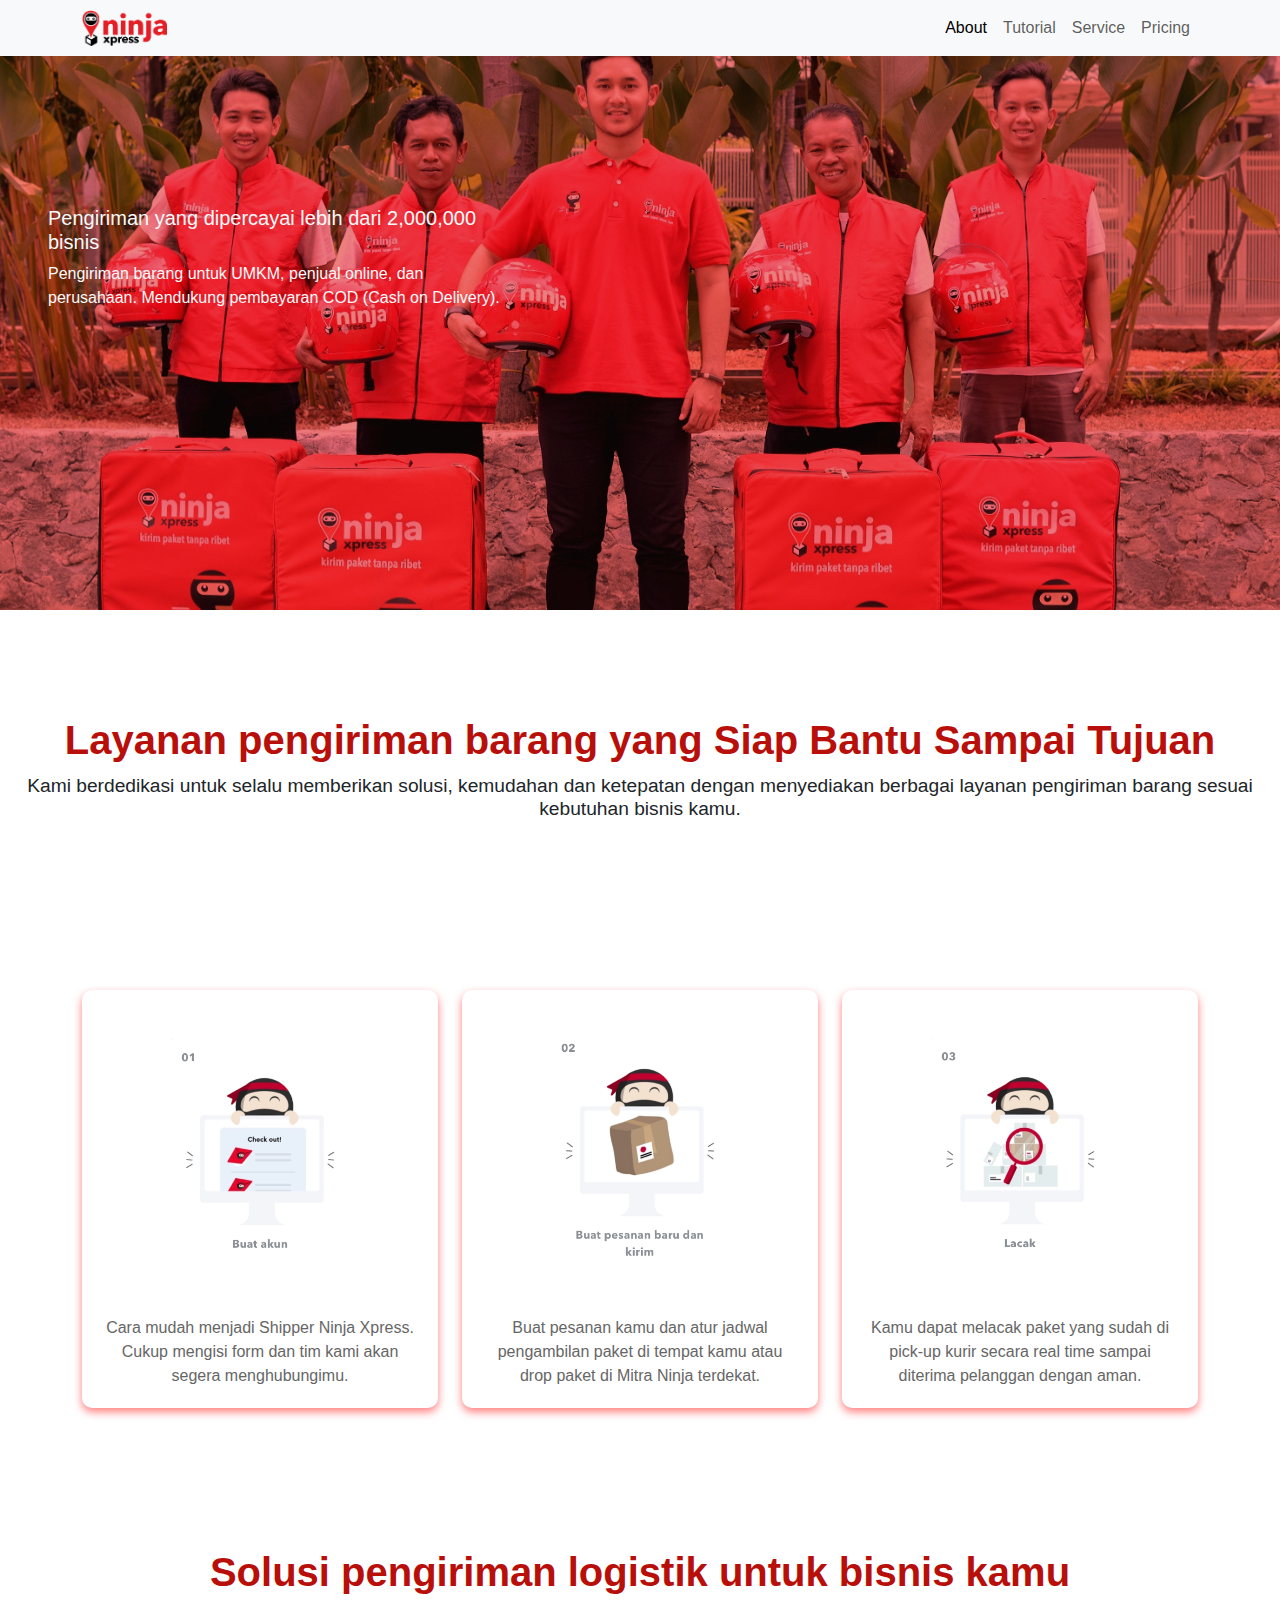
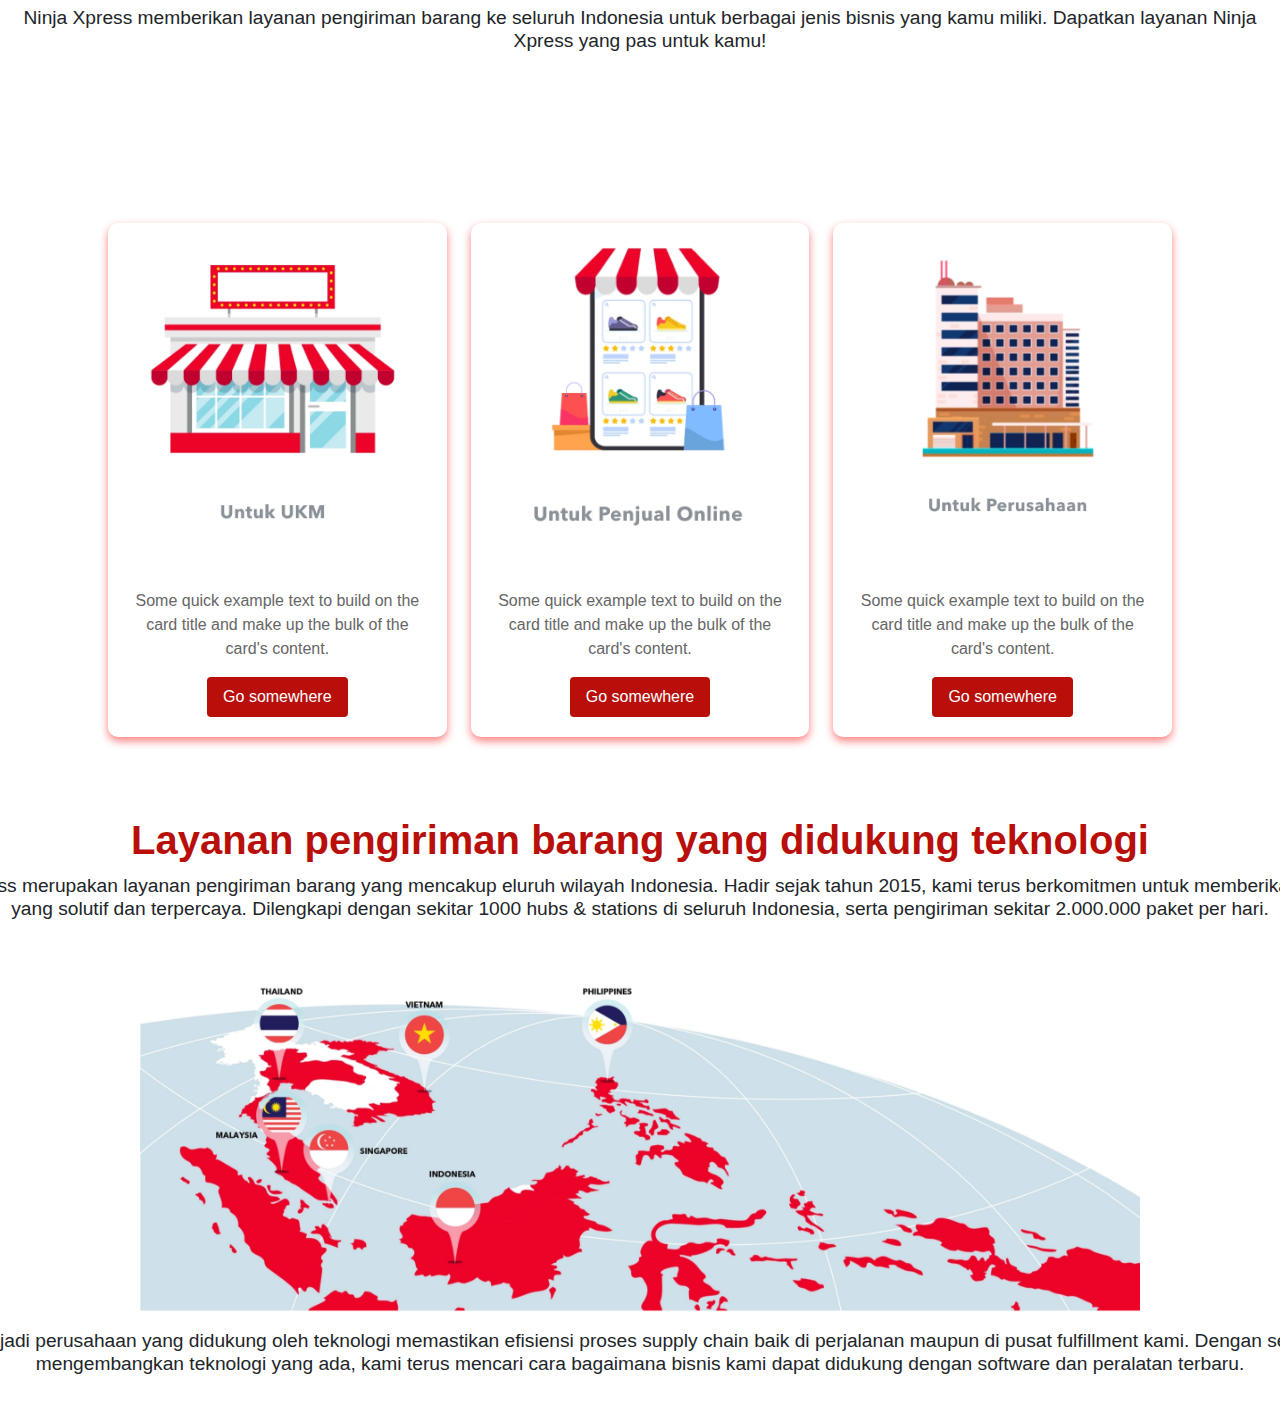
==== index.html @ 82154f44 "first commit" ====
<!DOCTYPE html>
<html lang="en">
  <head>
    <meta charset="UTF-8" />
    <meta name="viewport" content="width=device-width, initial-scale=1.0" />
    <link
      href="https://cdn.jsdelivr.net/npm/bootstrap@5.3.3/dist/css/bootstrap.min.css"
      rel="stylesheet"
      integrity="sha384-QWTKZyjpPEjISv5WaRU9OFeRpok6YctnYmDr5pNlyT2bRjXh0JMhjY6hW+ALEwIH"
      crossorigin="anonymous"
    />
    <link rel="stylesheet" href="/style/home.css" />
    <title>Ninja Express</title>
  </head>
  <body>
    <!-- Navbar -->
    <nav class="navbar navbar-expand-lg navbar-light bg-light">
      <div class="container">
        <img src="img/logo.png" alt="logo" width="85" class="navbar-logo" />
        <button
          class="navbar-toggler"
          type="button"
          data-bs-toggle="collapse"
          data-bs-target="#navbarNav"
          aria-controls="navbarNav"
          aria-expanded="false"
          aria-label="Toggle navigation"
        >
          <span class="navbar-toggler-icon"></span>
        </button>
        <div class="collapse navbar-collapse" id="navbarNav">
          <ul class="navbar-nav ms-auto">
            <li class="nav-item">
              <a class="nav-link active" aria-current="page" href="#about"
                >About</a
              >
            </li>
            <li class="nav-item">
              <a class="nav-link" href="#tutorial">Tutorial</a>
            </li>
            <li class="nav-item">
              <a class="nav-link" href="#services">Service</a>
            </li>
            <li class="nav-item">
              <a class="nav-link" href="Routes/pricing.html">Pricing</a>
            </li>
          </ul>
        </div>
      </div>
    </nav>

    <!-- Jumbroton -->
    <section id="about" class="container-fluid pe-0 ps-0">
      <div class="row container-fluid justify-content-between">
        <div class="col-10 col-lg-5 col-sm-7 d-flex align-items-center ps-5">
          <div>
            <h5 class="text-start text-light">
              Pengiriman yang dipercayai lebih dari 2,000,000 bisnis
            </h5>
            <p class="text-start text-light">
              Pengiriman barang untuk UMKM, penjual online, dan perusahaan.
              Mendukung pembayaran COD (Cash on Delivery).
            </p>
          </div>
        </div>
      </div>
      <svg
        class=""
        xmlns="http://www.w3.org/2000/svg"
        viewBox="0 0 1440 320"
      ></svg>
    </section>

    <!-- Text-tutorial -->
    <div class="container-tutorial">
      <div class="text-h1">
        <h1>Layanan pengiriman barang yang Siap Bantu Sampai Tujuan</h1>
        <div class="text-tutorial-paragraf">
          <h2>
            Kami berdedikasi untuk selalu memberikan solusi, kemudahan dan
            ketepatan dengan menyediakan berbagai layanan pengiriman barang
            sesuai kebutuhan bisnis kamu.
          </h2>
        </div>
      </div>
    </div>

    <!-- Tutorial -->
    <section id="tutorial" class="container">
      <div class="row justify-content-center">
        <div class="col-md-4">
          <div class="card">
            <div class="card-img-container">
              <img
                src="img/img-card/img-card-1.png"
                class="card-img-top"
                alt="..."
              />
            </div>
            <div class="card-body">
              <h5 class="card-title"></h5>
              <p class="card-text">
                Cara mudah menjadi Shipper Ninja Xpress. Cukup mengisi form dan
                tim kami akan segera menghubungimu.
              </p>
            </div>
          </div>
        </div>
        <div class="col-md-4">
          <div class="card">
            <div class="card-img-container">
              <img
                src="img/img-card/img-card-2.png"
                class="card-img-top"
                alt="..."
              />
            </div>
            <div class="card-body">
              <h5 class="card-title"></h5>
              <p class="card-text">
                Buat pesanan kamu dan atur jadwal pengambilan paket di tempat
                kamu atau drop paket di Mitra Ninja terdekat.
              </p>
            </div>
          </div>
        </div>
        <div class="col-md-4">
          <div class="card">
            <div class="card-img-container">
              <img
                src="img/img-card/img-card-3.png"
                class="card-img-top"
                alt="..."
              />
            </div>
            <div class="card-body">
              <h5 class="card-title"></h5>
              <p class="card-text">
                Kamu dapat melacak paket yang sudah di pick-up kurir secara real
                time sampai diterima pelanggan dengan aman.
              </p>
            </div>
          </div>
        </div>
      </div>
    </section>

    <!-- Text-services -->
    <div class="container-services">
      <div class="text-h1">
        <h1>Solusi pengiriman logistik untuk bisnis kamu</h1>
        <div class="text-services-paragraf">
          <h2>
            Ninja Xpress memberikan layanan pengiriman barang ke seluruh
            Indonesia untuk berbagai jenis bisnis yang kamu miliki. Dapatkan
            layanan Ninja Xpress yang pas untuk kamu!
          </h2>
        </div>
      </div>
    </div>

    <!-- Service -->
    <section id="services" class="container">
      <div class="row justify-content-center">
        <div class="col-md-4">
          <div class="card">
            <div class="card-img-container">
              <img
                src="img/img-services/img-services-1.png"
                class="card-img-top"
                alt="..."
              />
            </div>
            <div class="card-body">
              <h5 class="card-title"></h5>
              <p class="card-text">
                Some quick example text to build on the card title and make up
                the bulk of the card's content.
              </p>
              <a href="#" class="button-service">Go somewhere</a>
            </div>
          </div>
        </div>
        <div class="col-md-4">
          <div class="card">
            <div class="card-img-container">
              <img
                src="img/img-services/img-services-2.png"
                class="card-img-top"
                alt="..."
              />
            </div>
            <div class="card-body">
              <h5 class="card-title"></h5>
              <p class="card-text">
                Some quick example text to build on the card title and make up
                the bulk of the card's content.
              </p>
              <a href="#" class="button-service">Go somewhere</a>
            </div>
          </div>
        </div>
        <div class="col-md-4">
          <div class="card">
            <div class="card-img-container">
              <img
                src="img/img-services/img-services-3.png"
                class="card-img-top"
                alt="..."
              />
            </div>
            <div class="card-body">
              <h5 class="card-title"></h5>
              <p class="card-text">
                Some quick example text to build on the card title and make up
                the bulk of the card's content.
              </p>
              <a href="#" class="button-service">Go somewhere</a>
            </div>
          </div>
        </div>
      </div>
    </section>

    <!-- Text-footer -->
    <div class="container-footer">
      <div class="text-h1">
        <h1>Layanan pengiriman barang yang didukung teknologi</h1>
        <div class="text-footer-paragraf">
          <h2>
            Ninja Xpress merupakan layanan pengiriman barang yang mencakup
            eluruh wilayah Indonesia. Hadir sejak tahun 2015, kami terus
            berkomitmen untuk memberikan layanan yang solutif dan terpercaya.
            Dilengkapi dengan sekitar 1000 hubs & stations di seluruh Indonesia,
            serta pengiriman sekitar 2.000.000 paket per hari.
          </h2>
        </div>
        <img src="img/img-footer/img-footer-1.png" />
        <div class="text-footer-paragraf">
          <h2>
            Menjadi perusahaan yang didukung oleh teknologi memastikan efisiensi
            proses supply chain baik di perjalanan maupun di pusat fulfillment
            kami. Dengan selalu mengembangkan teknologi yang ada, kami terus
            mencari cara bagaimana bisnis kami dapat didukung dengan software
            dan peralatan terbaru.
          </h2>
        </div>
      </div>
    </div>

    <!-- Script Bootstrap -->
    <script
      src="https://cdn.jsdelivr.net/npm/bootstrap@5.3.3/dist/js/bootstrap.bundle.min.js"
      integrity="sha384-YvpcrYf0tY3lHB60NNkmXc5s9fDVZLESaAA55NDzOxhy9GkcIdslK1eN7N6jIeHz"
      crossorigin="anonymous"
    ></script>
  </body>
</html>
---- style/home.css ----
body {
  font-family: Arial, sans-serif;
  background: linear-gradient(to bottom, #ffffff 50%, #f0f0f0 70%);
  background: linear-gradient(to bottom, #ffffff 50%, #ffffff 50%);
  margin: 0;
  padding: 0;
}

#about {
  background: rgba(220, 0, 0, 0.5) url("../img/ninja.jpeg");
  background-blend-mode: darken;
  background-size: cover;
  background-position: center;
  background-repeat: no-repeat;
  padding-top: 50px;
}

.card {
  height: 100%;
  width: 100%;
  display: flex;
  flex-direction: column;
  justify-content: space-between;
}

.card-img-container {
  flex: 1;
}

.card-body {
  flex: 0 0 auto;
}

.container-tutorial {
  display: flex;
  justify-content: center;
  align-items: center;
  height: 35vh;
  text-align: center;
}

.text h1 {
  margin: 0 20px;
}

.text-h1 h1 {
  margin: 0 0 10px 0;
  font-size: 2.5em;
  color: #b80f0a;
  font-weight: bold;
}

.text-tutorial-paragraf h2 {
  margin: 0;
  font-size: 1.2em;
  padding-bottom: -20%;
}

.navbar-logo {
  width: 85px;
  height: auto;
  margin-right: auto;
  margin-left: -60px, auto;
}

#tutorial {
  width: auto;
  max-width: auto;
  margin: 0 auto;
  height: auto;
  padding-top: 50px;
  margin-bottom: 50px;
}

#tutorial .card-img-container {
  display: flex;
  justify-content: center;
  align-items: center;
  height: 200px;
  overflow: hidden;
}

#tutorial .card-img-container img {
  width: 50%;
  padding-top: 25px;
  height: auto;
  object-fit: cover;
}

#tutorial .card {
  margin: 15px 0;
  border: none;
  border-radius: 10px;
  box-shadow: 0 4px 8px rgba(255, 0, 0, 0.5);
  overflow: hidden;
}

#tutorial .card-body {
  padding: 20px;
  text-align: center;
}

#tutorial .card-title {
  font-size: 1.25rem;
  margin-bottom: 10px;
  color: #333;
}

#tutorial .card-text {
  font-size: 1rem;
  color: #666;
}

@media (max-width: 768px) {
  #tutorial .card-img-container {
    width: 76%;
    height: 150px;
    margin: 0 auto;
  }
  #tutorial .card-body {
    padding: 15px;
  }
  #tutorial .card-title {
    font-size: 1.1rem;
  }
  #tutorial .card-text {
    font-size: 0.9rem;
  }
}

.container-services {
  display: flex;
  justify-content: center;
  align-items: center;
  height: 35vh;
  text-align: center;
}

.text-services-paragraf h2 {
  margin: 0;
  font-size: 1.2em;
  padding-bottom: -20%;
}

#services img {
  width: 80%;
}

#services {
  width: 85%;
  max-width: auto;
  margin: 0 auto;
  height: auto;
  padding-top: 50px;
  margin-bottom: 100px;
}

#services .card {
  margin: 15px 0;
  border: none;
  border-radius: 10px;
  box-shadow: 0 4px 8px rgba(255, 0, 0, 0.5);
  overflow: hidden;
}

#services .card-body {
  padding: 20px;
  text-align: center;
}

#services .card-img-container {
  display: flex;
  justify-content: center;
  align-items: center;
  max-width: 100%;
  height: auto;
  overflow: hidden;
}

.card-img-top {
  max-width: 100%;
  height: auto;
}

#services .card-title {
  color: #333;
}

#services .card-text {
  color: #666;
}

.button-service {
  display: inline-block;
  padding: 8px 16px;
  text-align: center;
  text-decoration: none;
  border-radius: 4px;
  background-color: #b80f0a;
  color: white;
  transition: background-color 0.3 ease;
}

.button-service:hover {
  background-color: #a60e09;
}

.container-footer {
  height: 35vh;
  padding-top: 22%;
  max-width: 1000px;
  margin: 0 auto;
  display: flex;
  justify-content: center;
  align-items: center;
  text-align: center;
}

.text-footer-paragraf h2 {
  margin: 0;
  font-size: 1.2em;
  padding-bottom: 50px;
}

.container-footer img {
  max-width: 1500px;
  height: auto;
}

@media screen and (min-width: 680px) {
  #about {
    background-position: center;
    padding-top: 100px;
  }
}

@media screen and (min-width: 900px) {
  #about {
    background-position: center;
    padding-top: 150px;
  }
}
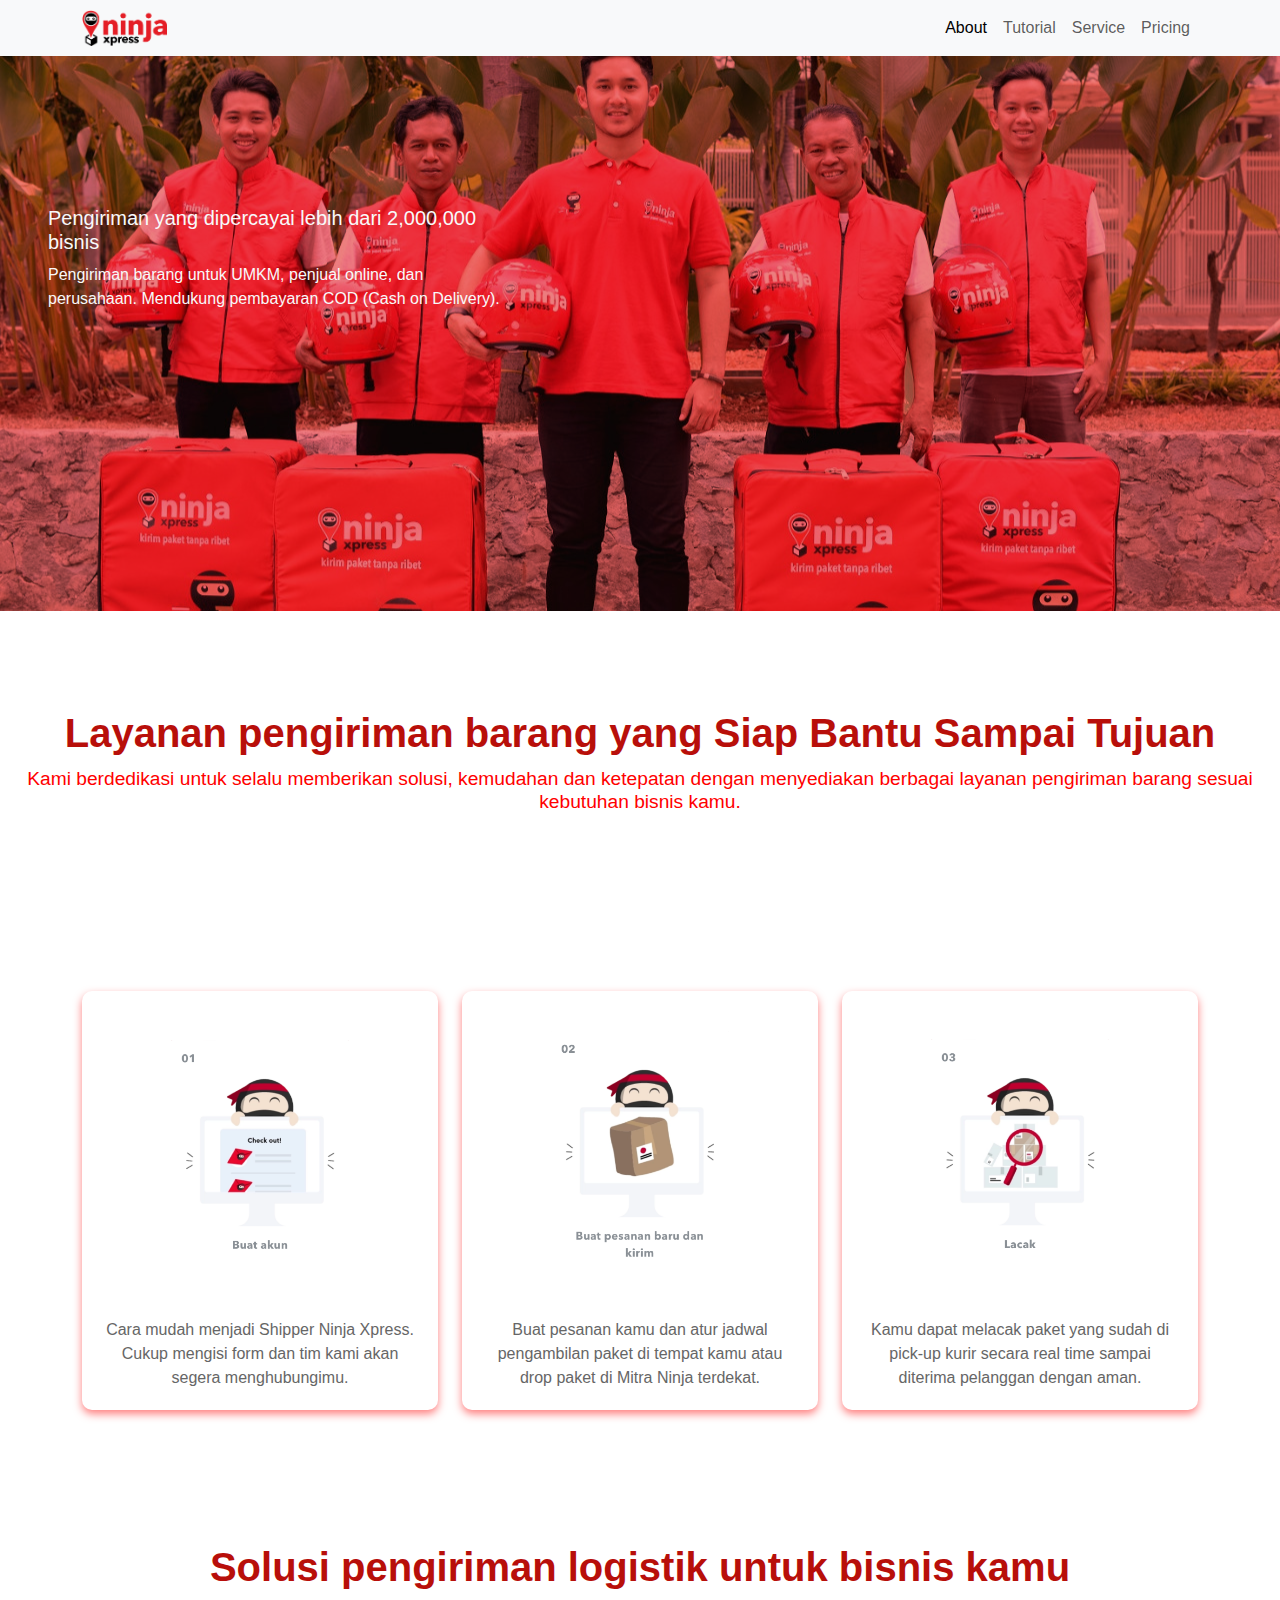
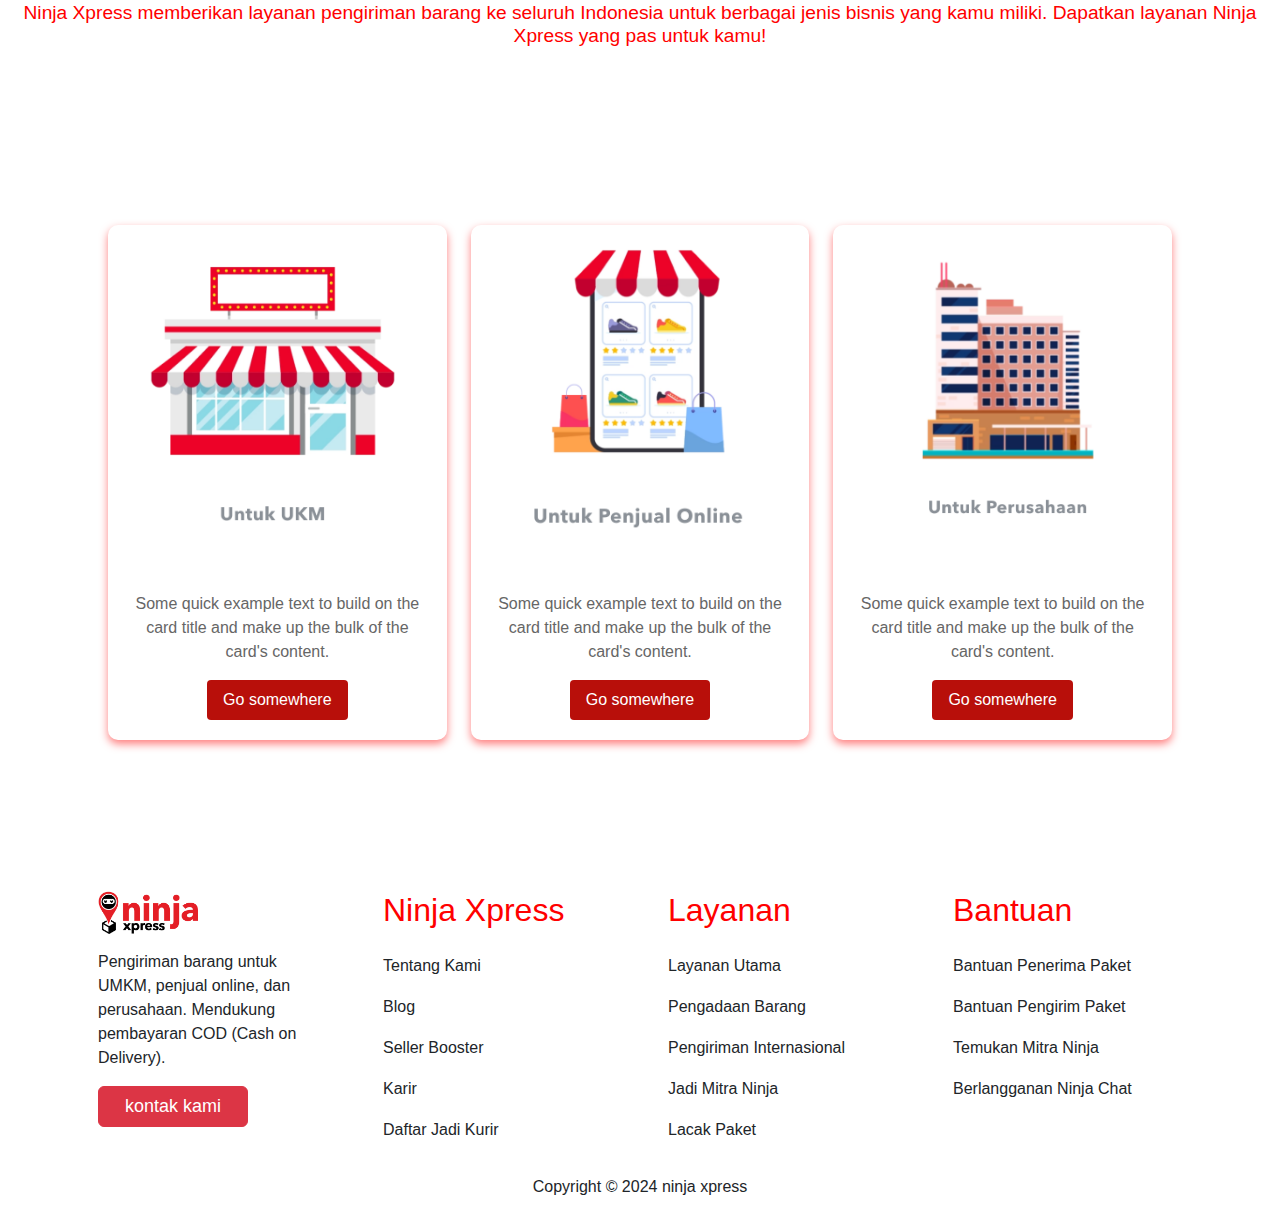
==== commit cc0b5ca3: "footer" ====
--- a/index.html
+++ b/index.html
@@ -223,7 +223,7 @@
     </section>
 
     <!-- Text-footer -->
-    <div class="container-footer">
+    <!-- <div class="container-footer">
       <div class="text-h1">
         <h1>Layanan pengiriman barang yang didukung teknologi</h1>
         <div class="text-footer-paragraf">
@@ -246,7 +246,7 @@
           </h2>
         </div>
       </div>
-    </div>
+    </div> -->
 
     <!-- Script Bootstrap -->
     <script
@@ -255,4 +255,40 @@
       crossorigin="anonymous"
     ></script>
   </body>
+  <footer>
+    <div class="container">
+      <div class="row row-cols-4">
+        <div class="satu col ">
+         <div class="p-3"><img src="img/logo.png" class="logo_footer" alt="..." />
+          <p>Pengiriman barang untuk UMKM, penjual online, dan perusahaan. Mendukung pembayaran COD (Cash on Delivery).</p>
+          <button type="button" class="btn btn-danger button_footer">kontak kami</button>  
+        </div>
+        </div>
+        <div class="col">
+          <div class="p-3"><h2>Ninja Xpress</h2>
+            <p class="klik">Tentang Kami</p>
+            <p class="klik">Blog</p>
+            <p class="klik">Seller Booster</p>
+            <p class="klik">Karir</p>
+            <p class="klik">Daftar Jadi Kurir</p></div></div> 
+            <div class="col">
+              <div class="p-3"><h2>Layanan</h2>
+                <p class="klik">Layanan Utama</p>
+                <p class="klik">Pengadaan Barang</p>
+                <p class="klik">Pengiriman Internasional</p>
+                <p class="klik">Jadi Mitra Ninja</p>
+                <p class="klik">Lacak Paket</p></div>
+            </div>
+            <div class="col">
+              <div class="p-3"><h2>Bantuan</h2>
+                <P class="klik">Bantuan Penerima Paket</P>
+                <p class="klik">Bantuan Pengirim Paket</p>
+                <p class="klik">Temukan Mitra Ninja</p>
+                <p class="klik">Berlangganan Ninja Chat</p></div>
+            </div>
+        </div>
+      </div>
+    </div>
+    <p class="copyright">Copyright © 2024 ninja xpress</p>
+  </footer>
 </html>
--- a/style/home.css
+++ b/style/home.css
@@ -227,6 +227,53 @@
   height: auto;
 }
 
+footer {
+  padding-top: 50px;
+}
+
+.logo_footer {
+  width: 100px;
+  padding-bottom: 15px;
+}
+#button {
+  content: red;
+}
+
+col{
+  width: 25%;
+  padding: 0px 15px;
+  text-align: left;
+}
+
+h2{
+  padding-bottom: 15px;
+  color: red;
+}
+p {
+  text-decoration: none;
+  padding-top: 1px;
+}
+
+.klik {
+  cursor: pointer;
+  transition: all 0.3s ease;
+ }
+
+ .klik:hover {
+  color: red;
+  padding-left: 8px;
+ }
+ 
+.button_footer {
+  width: 150px;
+  height: auto;
+  font-size: 18px;
+}
+
+.copyright { 
+  text-align: center;
+}
+
 @media screen and (min-width: 680px) {
   #about {
     background-position: center;
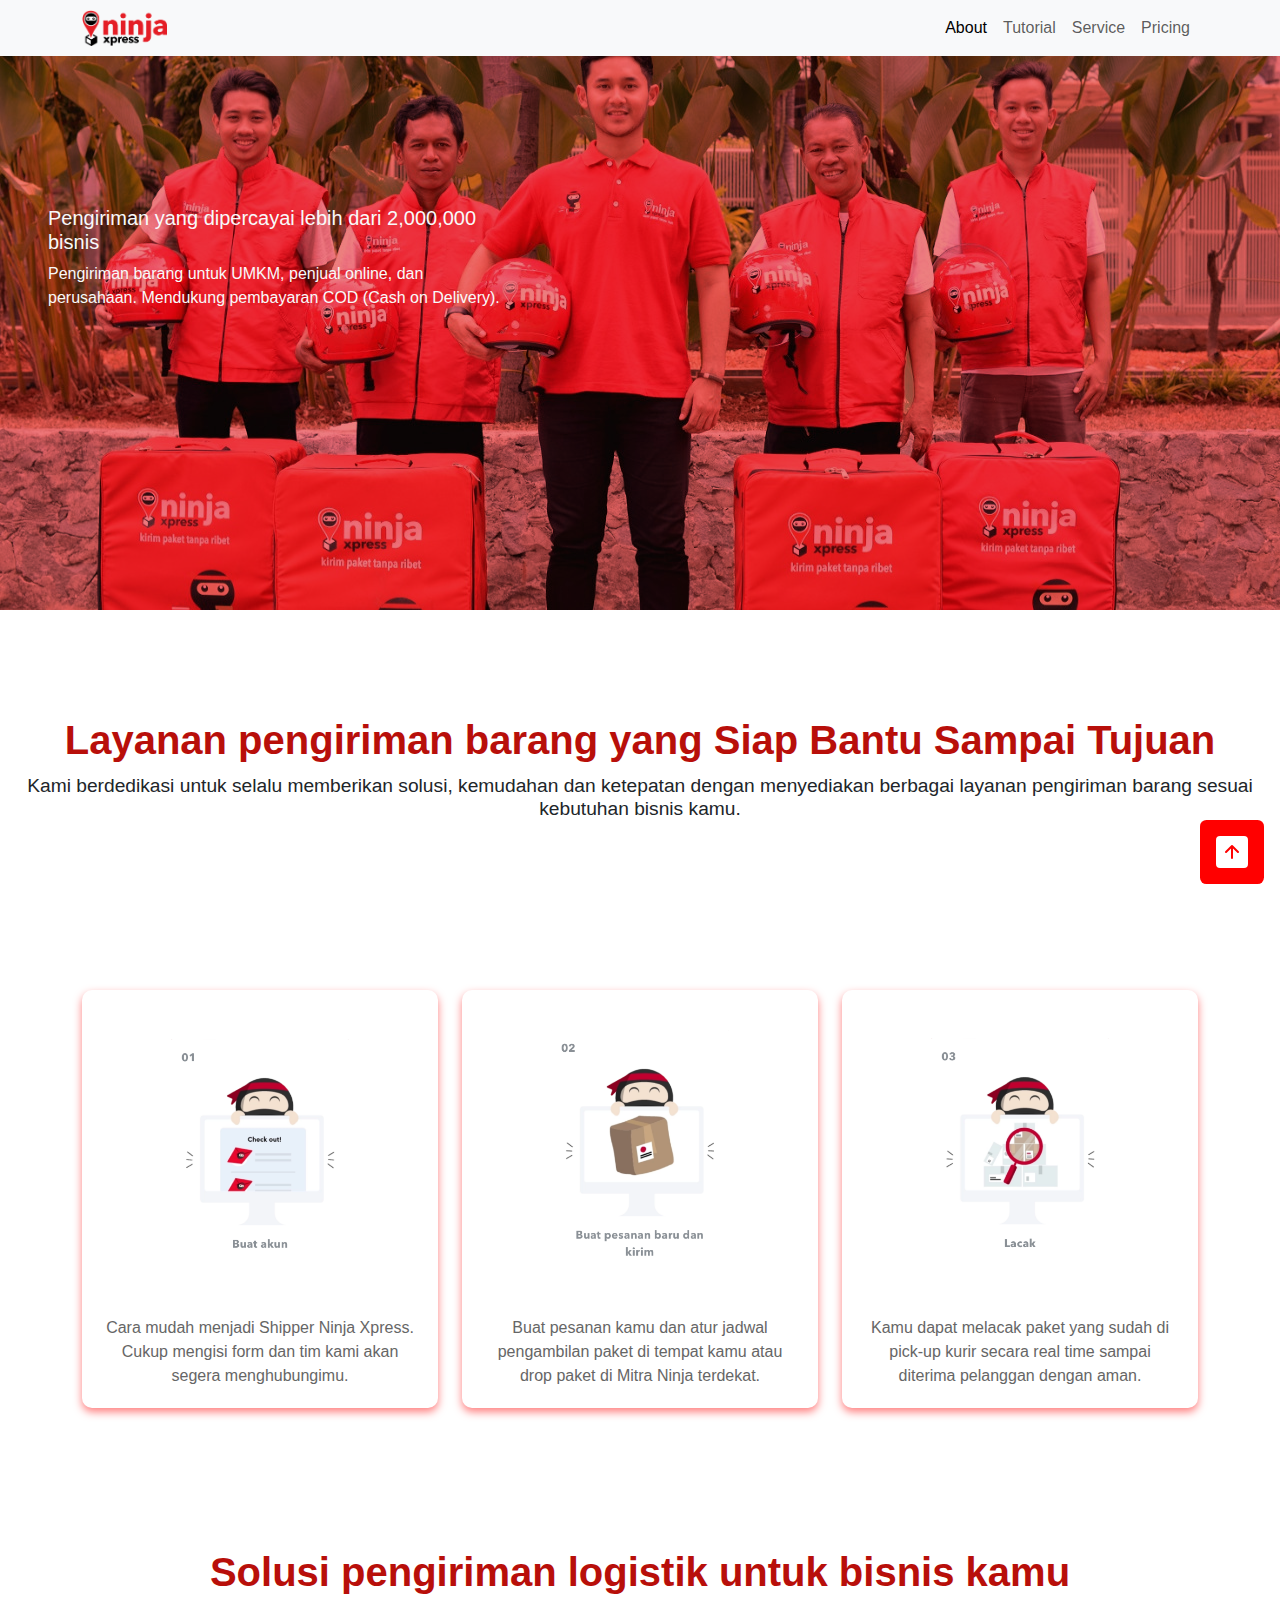
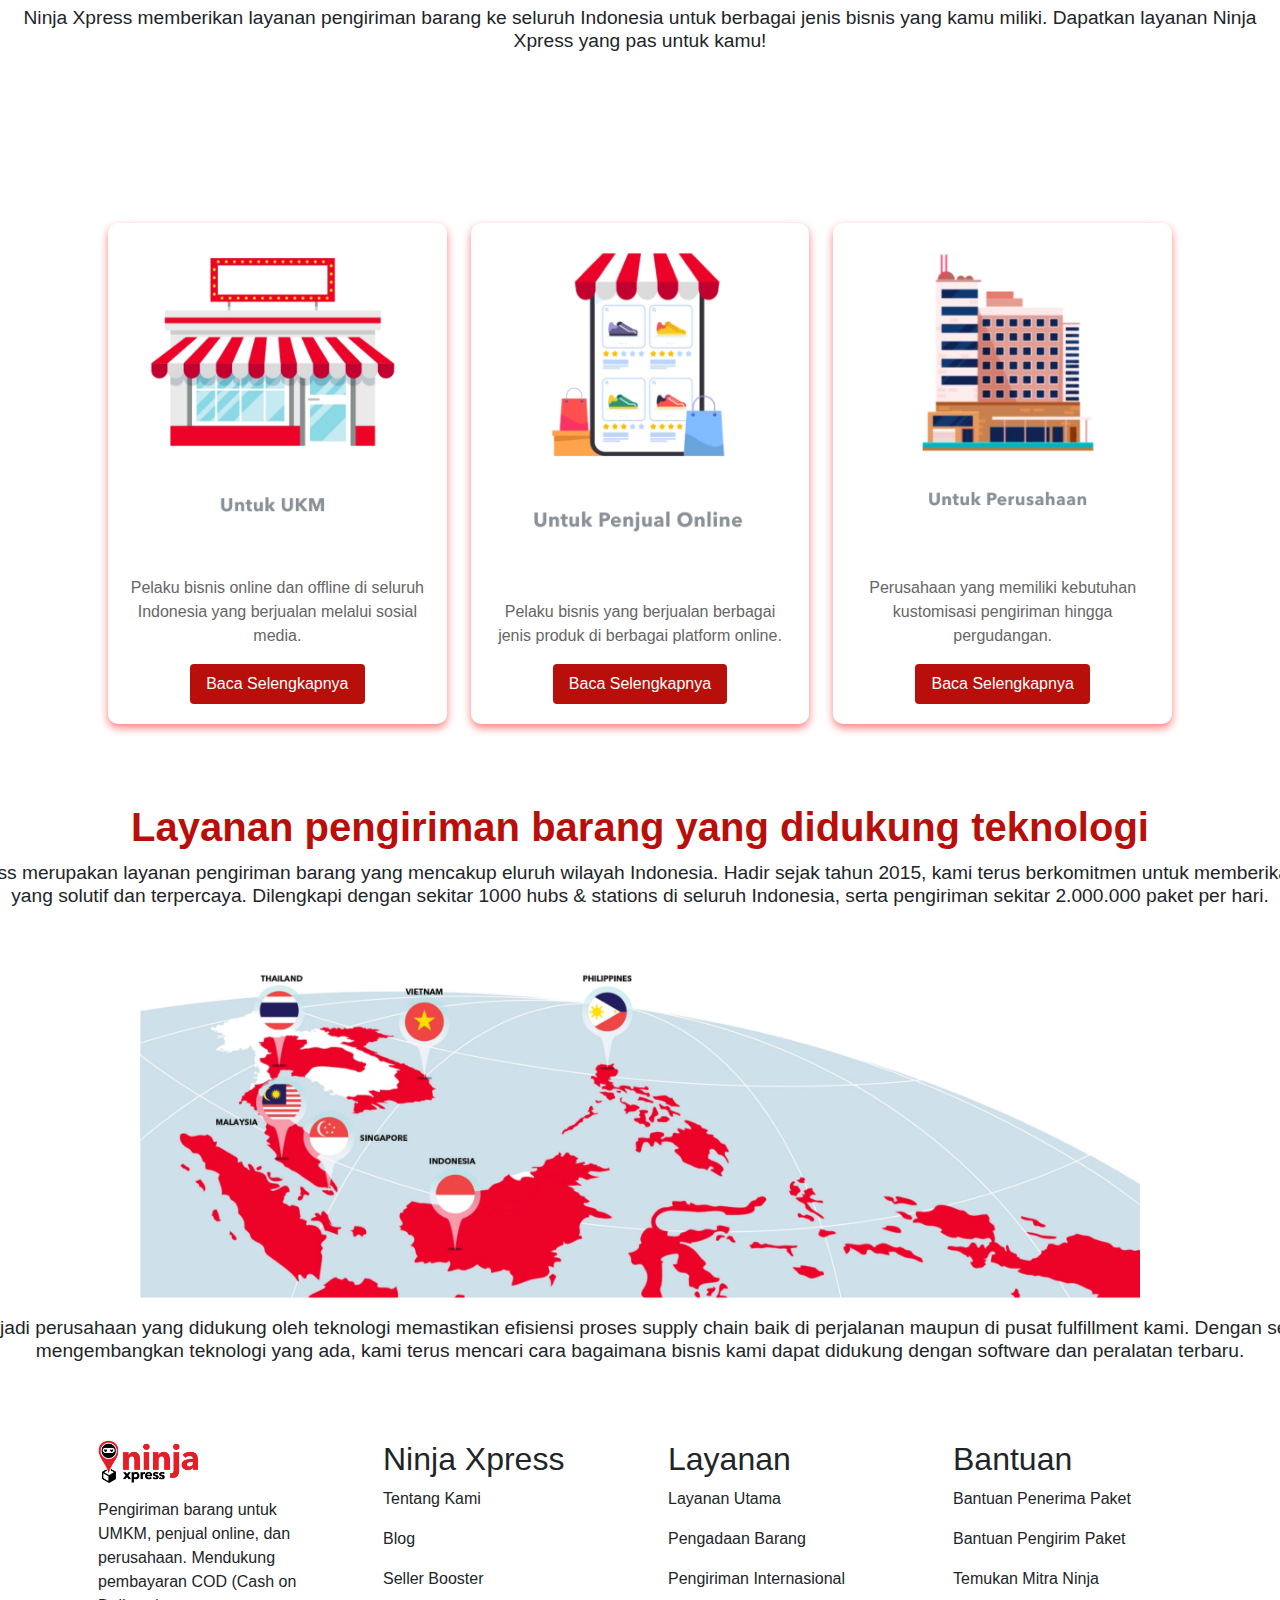
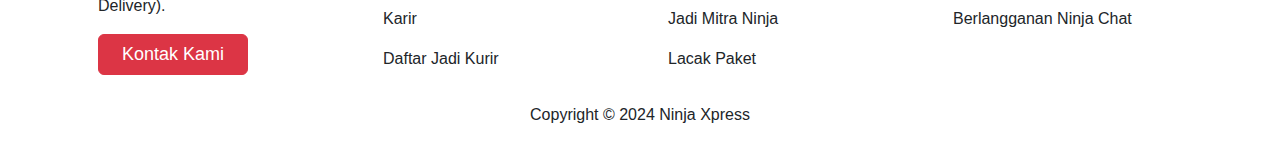
==== commit 41a07677: "pembaruan footer" ====
--- a/index.html
+++ b/index.html
@@ -14,7 +14,7 @@
   </head>
   <body>
     <!-- Navbar -->
-    <nav class="navbar navbar-expand-lg navbar-light bg-light">
+    <nav id="navbar" class="navbar navbar-expand-lg navbar-light bg-light">
       <div class="container">
         <img src="img/logo.png" alt="logo" width="85" class="navbar-logo" />
         <button
@@ -174,10 +174,12 @@
             <div class="card-body">
               <h5 class="card-title"></h5>
               <p class="card-text">
-                Some quick example text to build on the card title and make up
-                the bulk of the card's content.
-              </p>
-              <a href="#" class="button-service">Go somewhere</a>
+                Pelaku bisnis online dan offline di seluruh Indonesia yang
+                berjualan melalui sosial media.
+              </p>
+              <a href="/Routes/umkm.html" class="button-service"
+                >Baca Selengkapnya</a
+              >
             </div>
           </div>
         </div>
@@ -193,10 +195,10 @@
             <div class="card-body">
               <h5 class="card-title"></h5>
               <p class="card-text">
-                Some quick example text to build on the card title and make up
-                the bulk of the card's content.
-              </p>
-              <a href="#" class="button-service">Go somewhere</a>
+                Pelaku bisnis yang berjualan berbagai jenis produk di berbagai
+                platform online.
+              </p>
+              <a href="#" class="button-service">Baca Selengkapnya</a>
             </div>
           </div>
         </div>
@@ -212,10 +214,10 @@
             <div class="card-body">
               <h5 class="card-title"></h5>
               <p class="card-text">
-                Some quick example text to build on the card title and make up
-                the bulk of the card's content.
-              </p>
-              <a href="#" class="button-service">Go somewhere</a>
+                Perusahaan yang memiliki kebutuhan kustomisasi pengiriman hingga
+                pergudangan.
+              </p>
+              <a href="#" class="button-service">Baca Selengkapnya</a>
             </div>
           </div>
         </div>
@@ -223,7 +225,7 @@
     </section>
 
     <!-- Text-footer -->
-    <!-- <div class="container-footer">
+    <div class="container-footer">
       <div class="text-h1">
         <h1>Layanan pengiriman barang yang didukung teknologi</h1>
         <div class="text-footer-paragraf">
@@ -246,7 +248,76 @@
           </h2>
         </div>
       </div>
-    </div> -->
+    </div>
+
+    <!-- Footer-Noni -->
+    <footer>
+      <div class="container">
+        <div class="row row-cols-4">
+          <div class="satu col">
+            <div class="p-3">
+              <img src="img/logo.png" class="logo_footer" alt="..." />
+              <p>
+                Pengiriman barang untuk UMKM, penjual online, dan perusahaan.
+                Mendukung pembayaran COD (Cash on Delivery).
+              </p>
+              <button type="button" class="btn btn-danger button_footer">
+                Kontak Kami
+              </button>
+            </div>
+          </div>
+          <div class="col">
+            <div class="p-3">
+              <h2>Ninja Xpress</h2>
+              <p class="klik">Tentang Kami</p>
+              <p class="klik">Blog</p>
+              <p class="klik">Seller Booster</p>
+              <p class="klik">Karir</p>
+              <p class="klik">Daftar Jadi Kurir</p>
+            </div>
+          </div>
+          <div class="col">
+            <div class="p-3">
+              <h2>Layanan</h2>
+              <p class="klik">Layanan Utama</p>
+              <p class="klik">Pengadaan Barang</p>
+              <p class="klik">Pengiriman Internasional</p>
+              <p class="klik">Jadi Mitra Ninja</p>
+              <p class="klik">Lacak Paket</p>
+            </div>
+          </div>
+          <div class="col">
+            <div class="p-3">
+              <h2>Bantuan</h2>
+              <p class="klik">Bantuan Penerima Paket</p>
+              <p class="klik">Bantuan Pengirim Paket</p>
+              <p class="klik">Temukan Mitra Ninja</p>
+              <p class="klik">Berlangganan Ninja Chat</p>
+            </div>
+          </div>
+        </div>
+      </div>
+      <p class="copyright">Copyright © 2024 Ninja Xpress</p>
+    </footer>
+
+    <!-- Back to Top Button -->
+    <div id="top">
+      <a href="#navbar">
+        <svg
+          width="2em"
+          height="2em"
+          viewBox="0 0 16 16"
+          class="bi bi-arrow-up-square-fill"
+          fill="currentColor"
+          xmlns="http://www.w3.org/2000/svg"
+        >
+          <path
+            fill-rule="evenodd"
+            d="M2 0a2 2 0 0 0-2 2v12a2 2 0 0 0 2 2h12a2 2 0 0 0 2-2V2a2 2 0 0 0-2-2H2zm3.354 8.354a.5.5 0 1 1-.708-.708l3-3a.5.5 0 0 1 .708 0l3 3a.5.5 0 0 1-.708.708L8.5 6.207V11a.5.5 0 0 1-1 0V6.207L5.354 8.354z"
+          />
+        </svg>
+      </a>
+    </div>
 
     <!-- Script Bootstrap -->
     <script
@@ -254,41 +325,8 @@
       integrity="sha384-YvpcrYf0tY3lHB60NNkmXc5s9fDVZLESaAA55NDzOxhy9GkcIdslK1eN7N6jIeHz"
       crossorigin="anonymous"
     ></script>
+
+    <!-- Custom Script -->
+    <script src="/main.js"></script>
   </body>
-  <footer>
-    <div class="container">
-      <div class="row row-cols-4">
-        <div class="satu col ">
-         <div class="p-3"><img src="img/logo.png" class="logo_footer" alt="..." />
-          <p>Pengiriman barang untuk UMKM, penjual online, dan perusahaan. Mendukung pembayaran COD (Cash on Delivery).</p>
-          <button type="button" class="btn btn-danger button_footer">kontak kami</button>  
-        </div>
-        </div>
-        <div class="col">
-          <div class="p-3"><h2>Ninja Xpress</h2>
-            <p class="klik">Tentang Kami</p>
-            <p class="klik">Blog</p>
-            <p class="klik">Seller Booster</p>
-            <p class="klik">Karir</p>
-            <p class="klik">Daftar Jadi Kurir</p></div></div> 
-            <div class="col">
-              <div class="p-3"><h2>Layanan</h2>
-                <p class="klik">Layanan Utama</p>
-                <p class="klik">Pengadaan Barang</p>
-                <p class="klik">Pengiriman Internasional</p>
-                <p class="klik">Jadi Mitra Ninja</p>
-                <p class="klik">Lacak Paket</p></div>
-            </div>
-            <div class="col">
-              <div class="p-3"><h2>Bantuan</h2>
-                <P class="klik">Bantuan Penerima Paket</P>
-                <p class="klik">Bantuan Pengirim Paket</p>
-                <p class="klik">Temukan Mitra Ninja</p>
-                <p class="klik">Berlangganan Ninja Chat</p></div>
-            </div>
-        </div>
-      </div>
-    </div>
-    <p class="copyright">Copyright © 2024 ninja xpress</p>
-  </footer>
 </html>
--- a/style/home.css
+++ b/style/home.css
@@ -4,6 +4,44 @@
   background: linear-gradient(to bottom, #ffffff 50%, #ffffff 50%);
   margin: 0;
   padding: 0;
+}
+
+html {
+  scroll-behavior: smooth;
+}
+
+#top a {
+  padding: 1rem;
+  background-color: red;
+  color: black;
+  position: fixed;
+  right: 1rem;
+  bottom: 1rem;
+  border-radius: 10%;
+}
+
+#top svg {
+  color: white; /* Menjadikan warna panah menjadi putih */
+}
+
+#backToTopBtn {
+  display: none; /* Hidden by default */
+  position: fixed; /* Fixed/sticky position */
+  bottom: 20px; /* Place the button at the bottom of the page */
+  right: 30px; /* Place the button 30px from the right */
+  z-index: 99; /* Make sure it does not overlap */
+  border: none; /* Remove borders */
+  outline: none; /* Remove outline */
+  background-color: #555; /* Set a background color */
+  color: white; /* Text color */
+  cursor: pointer; /* Add a mouse pointer on hover */
+  padding: 15px; /* Some padding */
+  border-radius: 10px; /* Rounded corners */
+  font-size: 18px; /* Increase font size */
+}
+
+#backToTopBtn:hover {
+  background-color: #333; /* Add a dark-grey background on hover */
 }
 
 #about {
@@ -228,7 +266,7 @@
 }
 
 footer {
-  padding-top: 50px;
+  padding-top: 300px;
 }
 
 .logo_footer {
@@ -239,17 +277,17 @@
   content: red;
 }
 
-col{
+.footer col {
   width: 25%;
   padding: 0px 15px;
   text-align: left;
 }
 
-h2{
+.footer h2 {
   padding-bottom: 15px;
   color: red;
 }
-p {
+.footer p {
   text-decoration: none;
   padding-top: 1px;
 }
@@ -257,20 +295,20 @@
 .klik {
   cursor: pointer;
   transition: all 0.3s ease;
- }
-
- .klik:hover {
+}
+
+.klik:hover {
   color: red;
   padding-left: 8px;
- }
- 
+}
+
 .button_footer {
   width: 150px;
   height: auto;
   font-size: 18px;
 }
 
-.copyright { 
+.copyright {
   text-align: center;
 }
 
